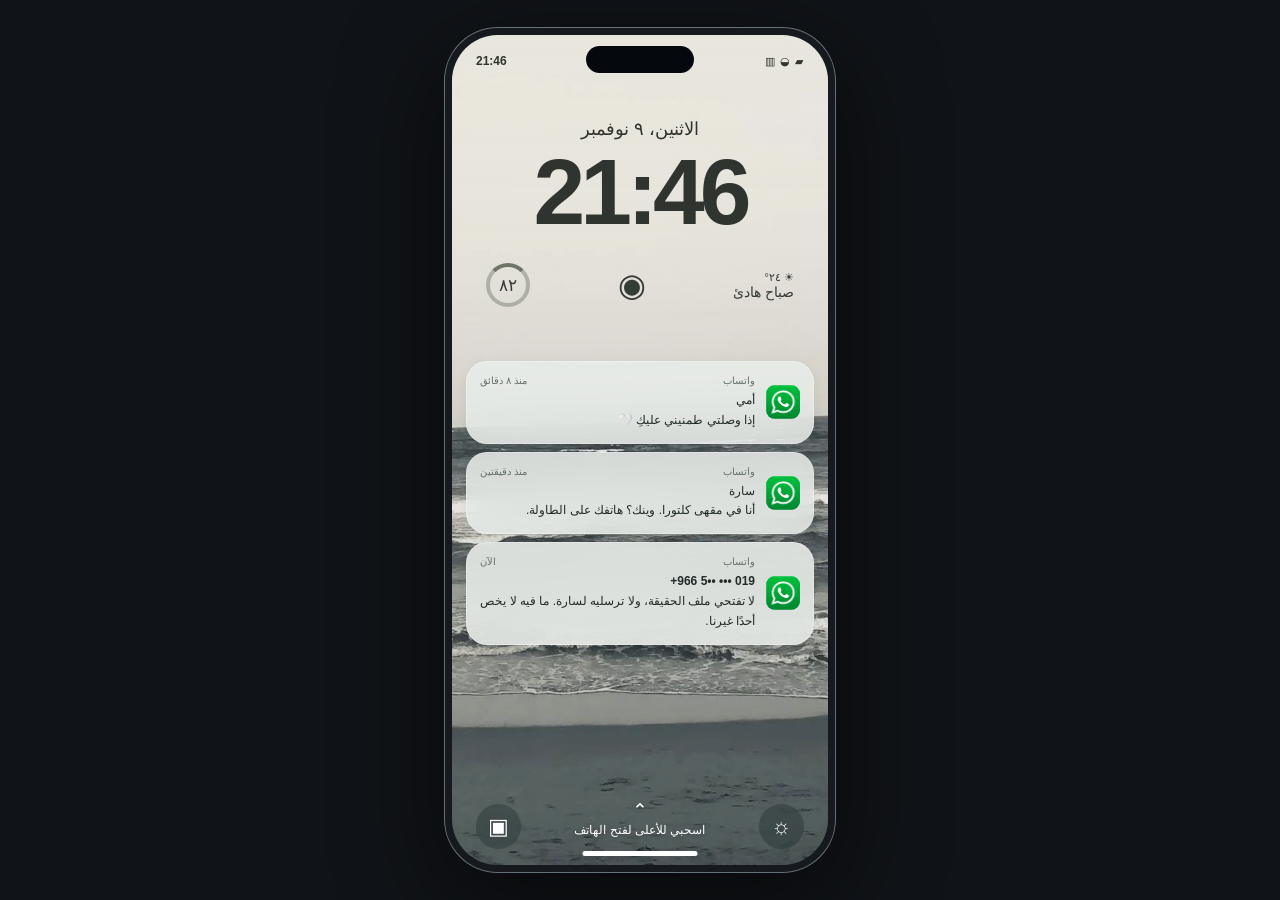
==== index.html @ 7b9221f2 "Add visible phone and music dock icons" ====
<!DOCTYPE html>
<html lang="ar" dir="rtl"><head><meta charset="UTF-8"><meta name="viewport" content="width=device-width,initial-scale=1,viewport-fit=cover"><meta name="theme-color" content="#101c29"><title>آخر إشارة — الأمانة</title><style>
*{box-sizing:border-box} :root{font-family:Tahoma,Arial,sans-serif;color:#eff5fa;background:#0b1119;font-synthesis:none}body{margin:0;min-height:100dvh;background:radial-gradient(ellipse at 20% 10%,#183444 0,transparent 50%),radial-gradient(ellipse at 90% 90%,#2c2436 0,transparent 50%),#0b1119}button,input,textarea{font:inherit}button{cursor:pointer;color:inherit;border:0}button:focus-visible,input:focus-visible,textarea:focus-visible{outline:3px solid #68e3cd;outline-offset:4px}button{touch-action:manipulation} .layout{min-height:100dvh;max-width:1120px;margin:auto;display:flex;align-items:center;justify-content:center;gap:100px;padding:32px}.intro{width:340px}.eyebrow{letter-spacing:3px;color:#75d6c7;font-size:11px}h1{font-size:65px;line-height:1.2;margin:22px 0} .intro p{color:#a7b6c5;line-height:2;font-size:15px}.rule{border-top:1px solid #30404e;padding-top:24px;margin-top:30px}.meta{display:flex;gap:24px;font-size:12px;color:#b9c7d1}.meta b{display:block;color:#f6f8fa;margin-bottom:8px}.phone{width:390px;height:804px;border:8px solid #242c34;box-shadow:0 0 0 2px #59626b,0 35px 90px #0009;border-radius:55px;position:relative;overflow:hidden;background:#102d3a;flex-shrink:0}.screen{height:100%;display:flex;flex-direction:column;background:radial-gradient(ellipse at 0% 90%,#cb9a8a55,transparent 60%),radial-gradient(ellipse at 90% 20%,#4b8d9e,transparent 55%),linear-gradient(160deg,#112f46,#144154 55%,#17283d);position:relative}.status{height:52px;flex-shrink:0;display:flex;justify-content:space-between;align-items:center;padding:0 25px;direction:ltr;font-size:12px;font-weight:bold;position:relative;z-index:3}.island{position:absolute;left:50%;transform:translateX(-50%);top:10px;background:#05090e;width:110px;height:29px;border-radius:30px}.signal{font-size:11px;letter-spacing:1px}.home{padding:20px;overflow:auto;flex:1}.date{font-size:12px;color:#d2e6ed;margin:0 0 8px}.greeting{font-size:27px;margin:0 0 23px;font-weight:500}.widget{background:#13263288;border:1px solid #ffffff20;border-radius:24px;padding:18px;backdrop-filter:blur(16px);margin-bottom:28px}.widget .small{font-size:11px;color:#a8c9d3}.widget h3{font-size:18px;margin:12px 0 8px}.widget p{line-height:1.8;font-size:12px;color:#c3d4dc;margin:0}.bar{height:4px;background:#ffffff18;border-radius:10px;margin:16px 0 8px;overflow:hidden}.bar i{display:block;height:100%;background:#8ce1cc;transition:width .4s}.appgrid{display:grid;grid-template-columns:repeat(3,1fr);gap:25px 10px;direction:rtl}.app{background:transparent;display:flex;flex-direction:column;align-items:center;gap:8px;font-size:11px;position:relative}.icon{width:62px;height:62px;border-radius:17px;display:grid;place-items:center;box-shadow:0 5px 12px #0002;font-size:29px}.green{background:linear-gradient(#65de7d,#16aa4d)}.yellow{background:linear-gradient(#ffe396 25%,#fff1c8 25%);color:#8d6816}.photos{background:#fff;color:#db746f}.red{background:#f9fbfc;color:#ed5a5a}.black{background:linear-gradient(#48515a,#111923)}.blue{background:linear-gradient(#72b8ef,#2073ca)}.purple{background:linear-gradient(#ac98ef,#6a59bb)}.gray{background:linear-gradient(#afbdc9,#627482)}.dot{position:absolute;top:-2px;left:22px;width:9px;height:9px;border-radius:50%;background:#fb776c;border:2px solid #214657}.dock{margin:15px 17px 4px;padding:12px;background:#ffffff18;display:flex;justify-content:space-around;border-radius:26px}.dock button{background:transparent;font-size:22px}.homebar{height:24px;flex-shrink:0;display:grid;place-items:center;background:transparent;width:100%}.homebar:after{content:"";width:115px;height:5px;background:#eaf0f7;border-radius:8px}.appview{position:absolute;inset:52px 0 24px;background:#f3f4f6;color:#1e2e3b;display:none;flex-direction:column;z-index:2}.appview.active{display:flex}.nav{padding:14px 17px;display:flex;align-items:center;gap:10px;border-bottom:1px solid #dce1e6;background:#fbfcfdee}.nav button{background:transparent;color:#217cc1;font-size:13px;padding:7px 0}.nav b{flex:1;font-size:15px}.content{overflow:auto;flex:1;padding:20px;line-height:1.8;font-size:13px}.sub{font-size:11px;color:#7c8a96}.card{background:#fff;border-radius:18px;padding:18px;margin:12px 0;border:1px solid #e5e8eb}.card h3{margin:0 0 8px;font-size:17px}.card p{margin:8px 0}.bubble{border-radius:19px 19px 4px 19px;background:#e2e7ec;padding:13px 16px;margin:12px 0;max-width:93%}.bubble.me{background:#d5efe9;margin-right:auto;border-radius:19px 19px 19px 4px}.btn{background:#2179b5;color:#fff;border-radius:12px;padding:12px 16px;min-height:44px;width:100%;font-size:13px;margin-top:10px}.btn.secondary{background:#e5edf3;color:#24536e}.btn.danger{background:#bc3f4a}.field{width:100%;border:1px solid #cad4dc;background:#fff;padding:13px;border-radius:12px;margin:8px 0;color:#172b3b;min-height:46px}.pin{direction:ltr;text-align:center;letter-spacing:5px;font-size:22px}.error{color:#b73741;font-size:12px;min-height:22px}.badge{display:inline-block;background:#e1f2ec;color:#277763;padding:3px 9px;border-radius:6px;font-size:10px}.paper{background:#fff4cc;padding:20px;border-radius:7px;line-height:2.1;box-shadow:0 3px 8px #1524300d}.receipt{font-family:monospace;background:#fffdf3;border:1px dashed #a7a18a;padding:20px;transform:rotate(-2deg);text-align:center;color:#4d493c;margin:15px 12px}.receipt b{font-size:31px}.photoart{width:100%;border-radius:16px;display:block}.month{display:grid;grid-template-columns:repeat(7,1fr);gap:5px;direction:ltr;text-align:center}.month span,.month button{padding:6px 0;border-radius:8px;background:transparent;color:#4a5c69;font-size:12px}.month .event{background:#e5525b;color:#fff}.mapgrid{display:grid;grid-template-columns:26px repeat(4,1fr);gap:5px;direction:ltr;align-items:center;text-align:center;margin:20px 0}.mapgrid button{height:55px;background:#dce8df;border:1px solid #b9cfc0;border-radius:9px;color:#42634e;font-size:20px}.mapgrid button:nth-child(3n){background:#d3e6ef;border-color:#a5c5d9}.mapgrid span{font-size:11px;color:#6d7d89}.wave{display:flex;align-items:center;justify-content:center;gap:4px;height:80px;direction:ltr}.wave i{width:4px;background:#c55359;border-radius:5px}.folder{font-size:45px;color:#3c91cf;text-align:center;margin:15px}.slots{display:grid;grid-template-columns:repeat(4,1fr);gap:6px;direction:ltr}.slot{background:#e8eff4;padding:10px 3px;text-align:center;border-radius:10px;font-size:10px}.slot b{display:block;font-size:21px;letter-spacing:2px;color:#224a62}.hint{border-right:3px solid #bb9850;padding:10px 14px;background:#fff5da;margin:12px 0}.success{background:#142e37;color:#e6f2f0;border:0}.success h2{font-size:28px;color:#96e3cb}.success p{line-height:2}.lock{position:absolute;inset:52px 0 24px;z-index:4;background:linear-gradient(#102d3a35,#142535b8);display:flex;flex-direction:column;align-items:center;padding:45px 24px;text-align:center;backdrop-filter:blur(12px)}.locktime{font-size:72px;font-weight:300;direction:ltr;margin-top:0;letter-spacing:-4px}.notification{margin-top:70px;background:#ddeaf0d9;color:#203848;border-radius:23px;padding:16px;text-align:right;width:100%;font-size:12px;line-height:1.8}.notification b{display:block;margin-bottom:5px}.lock .btn{margin-top:auto;background:#d7e9e524;color:#fff;border:1px solid #ffffff40}.toast{position:absolute;bottom:45px;left:15px;right:15px;z-index:10;background:#142c3f;color:#fff;padding:12px;border-radius:13px;text-align:center;font-size:12px;box-shadow:0 5px 20px #0003;display:none}.tiny{font-size:10px;color:#728596}.asidefoot{margin-top:30px;font-size:11px!important;color:#68808f!important}textarea{resize:vertical;min-height:100px;line-height:1.8}@media(max-width:820px){.layout{gap:35px;padding:25px}.intro{width:260px}h1{font-size:48px}}@media(max-width:650px){.layout{padding:0;display:block}.intro{display:none}.phone{width:100%;height:100dvh;border:0;border-radius:0;box-shadow:none}.screen{padding-top:env(safe-area-inset-top)}.status{height:52px}.appview,.lock{top:calc(52px + env(safe-area-inset-top));bottom:calc(24px + env(safe-area-inset-bottom))}.homebar{height:calc(24px + env(safe-area-inset-bottom));padding-bottom:env(safe-area-inset-bottom)}.home{padding:26px}.appgrid{gap:28px 15px}.widget{margin-bottom:35px}.dock{margin-top:auto}.icon{width:65px;height:65px}.island{width:100px}}@media(prefers-reduced-motion:reduce){*{transition:none!important}}

/* Phone-first interface */
:root{font-family:-apple-system,BlinkMacSystemFont,"Segoe UI",Tahoma,sans-serif}body{background:#101317}.layout{padding:24px;min-height:100dvh;gap:0}.intro{display:none}.phone{width:390px;height:844px;border:7px solid #16191d;border-radius:53px;box-shadow:0 0 0 1px #657078,0 30px 100px #0008}.screen{background:linear-gradient(#eff3ee25,#0d243a18),url("[data-uri]") center/cover}.status{z-index:7;color:#2b302d;height:52px;padding:0 24px}.island{width:108px;height:27px;top:11px}.home{padding:24px 19px 0;overflow:auto;scrollbar-width:none}.date,.greeting,.widget{display:none}.appgrid{grid-template-columns:repeat(4,minmax(0,1fr));gap:23px 9px;direction:ltr}.app{color:#fff;text-shadow:0 1px 4px #000b;font-size:10px;gap:7px;min-width:0;padding:0}.icon{width:59px;height:59px;border-radius:14px;box-shadow:0 3px 6px #0002;text-shadow:none;overflow:hidden;background:#fff}.icon svg{width:100%;height:100%;display:block}.dot{top:-4px;left:auto;right:2px;border:0;width:18px;height:18px;background:#ef4a50;color:#fff;display:grid;place-items:center;font-size:10px;font-style:normal;box-shadow:0 1px 4px #0002}.pages{display:flex;gap:8px;justify-content:center;align-items:center;padding:25px 0 8px}.pages i{width:6px;height:6px;background:#ffffff70;border-radius:50%}.pages i:first-child{background:white}.searchpill{background:#22312b35;border-radius:20px;font-size:11px;color:white;padding:7px 15px;display:block;margin:3px auto 15px;backdrop-filter:blur(12px)}.dock{flex-shrink:0;margin:8px 12px 3px;padding:13px 9px;background:#d8e0dd65;backdrop-filter:blur(25px);border:1px solid #ffffff28;border-radius:29px;direction:ltr}.dock button{padding:0;display:block;font-size:inherit}.dock .icon{width:59px;height:59px;border-radius:15px}.homebar{position:relative;z-index:5}.homebar:after{background:white}.lock{inset:0!important;z-index:6;background:linear-gradient(#e5e8db13,#1a272700);backdrop-filter:none;padding:78px 14px 0;touch-action:none;overscroll-behavior:contain;transition:transform .38s cubic-bezier(.22,.8,.26,1),opacity .3s;will-change:transform;user-select:none;color:#30342f}.lock .lockdate{font-size:18px;font-weight:600;margin-top:5px}.locktime{font-size:93px;font-weight:650;line-height:1.13;letter-spacing:-5px;margin:0 0 18px;font-variant-numeric:tabular-nums}.lockwidgets{width:100%;display:flex;align-items:center;justify-content:space-between;padding:0 20px;font-size:11px;color:#353b35}.lockwidgets b{font-size:14px}.roundwidget{width:44px;height:44px;border:4px solid #3a44344d;border-top-color:#3a4434b0;border-radius:50%;display:grid;place-items:center;font-size:17px;font-weight:650}.notifications{width:100%;display:flex;flex-direction:column;gap:8px;margin-top:54px}.notification{margin:0;padding:12px 13px;background:#e9eeead9;border:1px solid #ffffff45;border-radius:21px;backdrop-filter:blur(22px);box-shadow:0 3px 12px #0001;font-size:12px;line-height:1.65;color:#222c29;display:grid;grid-template-columns:35px 1fr;gap:10px;direction:rtl;text-align:right}.notification .miniicon{width:34px;height:34px;border-radius:9px;align-self:center;overflow:hidden;display:block}.miniicon svg{width:100%;height:100%}.notification b{margin:0;font-size:12px;display:block}.notop{display:flex;align-items:center;justify-content:space-between;color:#65716a;font-size:10px;line-height:1.4;margin-bottom:3px}.notification.mystery{background:#e4e9e5eb}.lockbottom{margin-top:auto;width:100%;padding:16px 10px 0;position:relative;color:#fff;display:flex;align-items:center;justify-content:space-between}.quick{background:#18252350;backdrop-filter:blur(15px);width:45px;height:45px;border-radius:50%;display:grid;place-items:center;font-size:22px}.swipebutton{position:relative;background:transparent;color:#fff;padding:12px 5px 25px;min-width:180px;line-height:1.7;font-size:12px;text-shadow:0 1px 5px #0005}.swipebutton:after{content:"";position:absolute;bottom:9px;left:50%;transform:translateX(-50%);height:5px;width:115px;border-radius:5px;background:#fff}.swipebutton span{display:block;font-size:19px;line-height:1}.locked .home,.locked .dock,.locked>.homebar{visibility:hidden}.appview{z-index:4}.settingsrow{display:flex;justify-content:space-between;padding:14px 0;border-bottom:1px solid #e1e6ea}.chathead{background:#e4f0eb;padding:13px;border-radius:16px;display:flex;align-items:center;gap:12px}.avatar{width:42px;height:42px;background:#bddbcf;color:#385c4a;display:grid;place-items:center;border-radius:50%;font-size:21px}.chatnotice{background:#fff0da;padding:14px;border-radius:14px;margin:12px 0;font-size:12px;line-height:1.9}.gallerycard{width:100%;border-radius:13px;margin:8px 0}.locked .status{color:#30362e}.quick svg{width:23px;height:23px}
@media(min-width:651px) and (max-height:890px){.layout{padding:16px}.phone{height:calc(100dvh - 32px);min-height:690px}.appgrid{gap:17px 9px}.home{padding-top:18px}.notifications{margin-top:32px}.lock{padding-top:69px}}
@media(max-width:650px){.layout{padding:0}.phone{width:100%;height:100dvh;min-height:0;border:0;box-shadow:none;border-radius:0}.screen{padding-top:env(safe-area-inset-top)}.status{height:52px}.home{padding:24px 23px 0}.appgrid{gap:25px 10px}.icon,.dock .icon{width:clamp(52px,15.2vw,66px);height:clamp(52px,15.2vw,66px)}.app{font-size:11px}.lock{padding-top:calc(78px + env(safe-area-inset-top));padding-bottom:env(safe-area-inset-bottom)}.dock{margin-top:8px;margin-bottom:3px}.appview{top:calc(52px + env(safe-area-inset-top));bottom:calc(24px + env(safe-area-inset-bottom))}}@media(max-height:740px){.appgrid{gap:14px 8px}.home{padding-top:16px}.lock{padding-top:60px}.locktime{font-size:78px;margin-bottom:7px}.notifications{margin-top:24px}.notification{padding:9px 12px}.pages{padding:12px 0 6px}}


.photo-library-head{display:flex;align-items:center;justify-content:space-between;margin-bottom:12px}.photo-library-head h2{margin:0;font-size:28px}.photo-library-head span{font-size:12px;color:#788894}.photo-filters{display:flex;gap:8px;margin:14px 0 20px}.photo-filters button{padding:8px 15px;background:#e5ebef;border-radius:20px;color:#28526c;font-size:12px}.photo-filters button:first-child{background:#267abb;color:#fff}.photo-grid{display:grid;grid-template-columns:repeat(3,minmax(0,1fr));gap:3px;direction:ltr}.photo-thumb{padding:0;background:#e5e9ed;position:relative;aspect-ratio:1;overflow:hidden;border-radius:3px}.photo-thumb img{width:100%;height:100%;display:block;object-fit:cover}.photo-thumb:focus-visible{outline-offset:-4px}.photo-library-footer{text-align:center;font-size:12px;color:#81919a;padding:20px 0}.viewer-top{display:flex;align-items:center;justify-content:space-between;gap:8px;margin-bottom:13px}.viewer-top button{background:transparent;color:#287eb7;padding:8px 3px;font-size:12px}.viewer-top span{font-size:11px;color:#647a89}.photo-stage{background:#11171d;border-radius:12px;overflow:auto;max-height:63dvh;min-height:240px;display:flex;align-items:center;justify-content:center;touch-action:pan-y pinch-zoom;overscroll-behavior:contain}.photo-stage img{display:block;width:100%;max-height:63dvh;object-fit:contain;flex-shrink:0}.photo-stage.zoomed{display:block;touch-action:pan-x pan-y pinch-zoom}.photo-stage.zoomed img{width:200%;max-width:none;max-height:none;object-fit:initial}.viewer-caption{font-size:15px;text-align:center;margin:13px 0 5px}.photo-controls{display:flex;align-items:center;gap:8px;margin:14px 0;direction:rtl}.photo-controls button{flex:1;background:#e6edf3;color:#245677;padding:12px 5px;border-radius:12px;font-size:12px;min-height:44px}.photo-controls button:disabled{opacity:.35;cursor:default}.viewer-help{font-size:10px;line-height:1.8;text-align:center;color:#778c99}.content.gallery-content{padding:17px 10px}.content.gallery-content .receipt{margin:15px 18px}
/* App interiors */
.appview{--accent:#007aff;background:#f2f2f7;color:#151517;overflow:hidden}.appview .nav{background:#f9f9fbd9;border-bottom:1px solid #dddde2;min-height:48px;padding:6px 16px;backdrop-filter:blur(24px)}.nav button{color:var(--accent);min-width:64px;text-align:right}.nav b{text-align:center;font-size:15px;font-weight:600}.nav #appSymbol{width:38px;text-align:left}.content{padding:0;line-height:1.65;position:relative;overscroll-behavior:contain}.appbody{padding:13px 17px 24px;min-height:100%}.appbody h2.large{font-size:31px;line-height:1.3;letter-spacing:-1px;margin:8px 0 16px;font-weight:750}.iossearch{background:#e5e5eb;border:0;border-radius:11px;padding:10px 12px;width:100%;color:#32323a;font-size:14px;margin:0 0 16px}.iosgroup{border-radius:12px;background:#fff;overflow:hidden;margin:10px 0 22px}.iosrow{background:white;display:flex;align-items:center;gap:12px;width:100%;padding:14px;text-align:right;color:#17171a;min-height:62px;border-bottom:1px solid #ececf1;line-height:1.5}.iosrow:last-child{border-bottom:0}.rowtext{flex:1;min-width:0}.rowtext b{display:block;font-size:14px;font-weight:600}.rowtext small{display:block;font-size:11px;color:#8b8b94;margin-top:3px}.chev{color:#bebec6;font-size:22px}.sectionlabel{font-size:11px;color:#7f7f89;margin:15px 12px 5px}.appfooter{border-top:1px solid #d7d7dd;background:#fafafbe8;backdrop-filter:blur(18px);padding:9px 5px 7px;display:flex;align-items:center;justify-content:space-around;flex-shrink:0;min-height:53px;color:#8d8d96}.appfooter button{background:transparent;color:inherit;min-width:52px;font-size:10px}.appfooter button b{display:block;font-size:20px;line-height:1.2;margin-bottom:3px;font-weight:400}.appfooter button.selected{color:var(--accent)}.appview .btn{background:var(--accent);border-radius:12px}.appview .btn.secondary{background:#e9e9ef;color:var(--accent)}.appview .field{border:0;background:#e9e9ef;border-radius:11px}.appview .card{border:0;border-radius:13px;box-shadow:none}.appview[data-app=notes]{--accent:#b78a17;background:#fffdf5}.appview[data-app=notes] .appbody{background:#f9f7ee}.note-document{padding:12px 4px;line-height:2.1;font-size:15px;color:#242322}.note-document h2{font-size:25px;line-height:1.5;margin:12px 0 24px}.notetime{text-align:center;font-size:10px;color:#999380}.note-document blockquote{margin:25px 0;border-right:2px solid #d6b557;padding-right:17px}.acrostic p{margin:4px 0}.acrostic p:first-letter{font-weight:600}.note-divider{height:1px;background:#e7dfcd;margin:24px 0}.reminder-summary{display:grid;grid-template-columns:1fr 1fr;gap:12px}.reminder-summary div{background:white;border-radius:13px;padding:14px;color:#777;font-size:12px}.reminder-summary strong{float:left;font-size:24px;color:#111}.reminder-summary i{display:block;width:30px;height:30px;border-radius:50%;background:#007aff;color:white;text-align:center;font-size:18px;font-style:normal;margin-bottom:7px}.reminder-row{align-items:flex-start}.circle-check{width:21px;height:21px;border:1.5px solid #c8c8cf;border-radius:50%;margin-top:2px;flex-shrink:0}.circle-check.done{background:#007aff;border:0;color:#fff;text-align:center}.reminder-detail h2{color:#157ce2;font-size:27px}.oldtime{text-decoration:line-through;color:#909099}.wa-avatar{width:45px;height:45px;border-radius:50%;background:#e3e9e5;display:grid;place-items:center;font-size:20px;color:#738579;flex-shrink:0}.wa-avatar.sara{background:#e5dfef;color:#8965a8}.wa-avatar.unknown{background:#dfe3e6;color:#79828a}.appview[data-app=messages]{--accent:#168b60;background:#fff}.chatlist .iosrow{padding:13px 0}.chat-time{font-size:10px;color:#8d9791;align-self:flex-start;direction:ltr}.chat-preview{white-space:nowrap;overflow:hidden;text-overflow:ellipsis;max-width:230px}.chat-unread{background:#27c16c;color:white;border-radius:15px;padding:1px 6px;font-size:10px;float:left}.wa-conversation{padding:15px 12px 20px;background-color:#e9e3d8;background-image:radial-gradient(#b4a78e22 1px,transparent 1px);background-size:18px 18px;min-height:100%}.daychip{display:table;margin:5px auto 16px;padding:4px 12px;border-radius:7px;background:#f4f4f0e6;box-shadow:0 1px 2px #0001;font-size:10px;color:#66736e}.wa-bubble{background:white;box-shadow:0 1px 2px #0001;border-radius:9px 9px 2px 9px;max-width:89%;padding:9px 11px;margin:8px 0;line-height:1.85;font-size:13px;color:#192b25}.wa-bubble.out{background:#d9fdd3;margin-right:auto;border-radius:9px 9px 9px 2px}.wa-bubble time{display:block;text-align:left;direction:ltr;font-size:9px;color:#71837a;margin-top:2px}.wa-bubble.out time:after{content:' ✓✓';color:#65aabd}.compose{display:flex;align-items:center;gap:10px;width:100%;padding:0 10px;color:#74867d;font-size:21px}.compose span{background:white;border:1px solid #e3e8e4;border-radius:22px;padding:8px 15px;flex:1;font-size:12px;color:#a1aaa5}.appview[data-app=photos]{background:#fff}.photo-grid{gap:2px}.photo-thumb{border-radius:0}.photo-stage{border-radius:0;max-height:64dvh}.photo-stage img{max-height:64dvh}.phototop{padding:4px 0 8px}.photo-controls button{background:#f0f1f4}.gallery-content{padding:0!important}.file-grid{display:grid;grid-template-columns:repeat(3,1fr);gap:15px;margin-top:22px;text-align:center}.file-tile{background:transparent;color:#222;padding:4px 0;font-size:11px;line-height:1.6}.file-tile .doc{display:grid;place-items:center;width:61px;height:80px;background:white;margin:0 auto 9px;border-radius:5px 14px 5px 5px;box-shadow:0 2px 6px #0001;border:1px solid #e2e4e8;color:#d95656;font-size:28px}.file-tile .fold{display:block;font-size:57px;line-height:80px;color:#42a8ed}.file-tile small{display:block;color:#999;font-size:9px}.filelock{text-align:center;margin-top:22px}.filelock h2{font-size:22px}.lockglyph{font-size:42px;color:#788ca2}.file-riddle{text-align:right;line-height:2;background:white;border-radius:13px;padding:17px;margin:20px 0}.passworddots{letter-spacing:4px;font-size:20px}.pdf-sheet{background:#fff;padding:25px 18px;color:#262c32;margin:0 0 16px;box-shadow:0 2px 8px #0001;line-height:2;font-size:13px}.pdf-sheet h2{font-size:23px;margin:10px 0 20px}.pdf-sheet h3{font-size:16px;color:#355568}.pdf-sheet .docbrand{font-size:9px;letter-spacing:1px;color:#8a969e;border-bottom:1px solid #dbe2e7;padding-bottom:12px}.pdf-sheet table{border-collapse:collapse;width:100%;font-size:11px;line-height:1.8;margin:15px 0}.pdf-sheet th,.pdf-sheet td{padding:9px 5px;border:1px solid #dde3e9;text-align:right}.pdf-sheet th{background:#f0f4f7}.pdf-page-number{text-align:center;font-size:10px;color:#9ca6af;margin-top:25px}.verdict{padding:15px;border-radius:12px;background:#dceee5;color:#2f7551;font-size:12px;text-align:center}.appview[data-app=camera],.appview[data-app=clock],.appview[data-app=wallet],.appview[data-app=voice]{background:#08090b;color:#fff}.appview[data-app=camera] .nav,.appview[data-app=clock] .nav,.appview[data-app=wallet] .nav,.appview[data-app=voice] .nav{background:#151519;color:#fff;border-color:#2b2b30}.appview[data-app=camera] .card,.appview[data-app=clock] .card,.appview[data-app=voice] .card{background:#202024;color:white}.screen.dark-app .status{color:#fff}.screen.app-open>.homebar:after{background:#121212}.screen.dark-app>.homebar:after{background:white}.screen.locked>.status{color:#30362e}.bubble,.card{overflow-wrap:anywhere}.ioscaption{font-size:11px;color:#92929b;line-height:1.8;margin:10px 6px}.mini-app-icon{width:30px;height:30px;border-radius:7px;overflow:hidden;flex-shrink:0}.mini-app-icon svg{width:100%;height:100%}.mailitem{padding:16px 0;border-bottom:1px solid #e4e4e8;background:transparent;text-align:right;display:block;width:100%;color:#25252b}.mailitem b{font-size:15px}.mailitem p{margin:3px 0;font-size:12px}.mailitem small{color:#999}.health-tile{background:white;border-radius:14px;padding:16px;margin:13px 0}.health-tile h3{color:#ee4767;font-size:13px}.health-number{font-size:35px;font-weight:700}.weather-bg{background:linear-gradient(#365d94,#8fb4d5);color:#fff;text-align:center;min-height:100%;padding:40px 17px}.settings-avatar{width:52px;height:52px;border-radius:50%;background:#c6c6ce;color:#fff;display:grid;place-items:center;font-size:25px}.mapboard{height:220px;background:repeating-linear-gradient(60deg,transparent 0 40px,#fff9 41px 51px,transparent 52px 80px),linear-gradient(120deg,#dbe7cf 0 60%,#b6d9e7 60%);border-radius:15px;display:grid;place-items:center;color:#53766a}.hint{font-size:12px}.appview .nav button{font-size:13px}.largealarm{font-size:49px;font-weight:250;direction:ltr}.disabled-call{background:#e6e6eb;border-radius:12px;padding:14px;text-align:center;color:#86868c;font-size:12px}.home .appgrid .app{font-family:-apple-system,BlinkMacSystemFont,"Segoe UI",Tahoma,sans-serif}.photo-library-footer{padding-bottom:8px}@media print{body{background:white}.layout,.phone,.screen,.appview,.content{display:block!important;position:static!important;width:auto!important;height:auto!important;max-width:none!important;overflow:visible!important;border:0!important;box-shadow:none!important;background:white!important;padding:0!important;margin:0!important}.intro,.status,.home,.dock,.homebar,.lock,.nav,.appfooter,.toast,.no-print{display:none!important}.appbody{padding:0}.pdf-sheet{break-after:page;box-shadow:none;font-size:14px}}


.ending-panel{margin:28px 0 10px;padding:22px 18px;background:#f3eee5;border:1px solid #e6ddce;border-radius:15px;color:#403b34;line-height:1.9}.ending-panel h2{font-size:22px;line-height:1.6;margin:9px 0 16px}.ending-panel p{font-size:13px}.ending-eyebrow{font-size:10px;color:#9a8059;letter-spacing:1px}.ending-options{display:grid;gap:10px;margin:20px 0}.ending-option{background:#fffdf9;color:#584c3a;border:1px solid #e1d6c4;padding:16px;border-radius:12px;font-size:14px;display:flex;align-items:center;justify-content:space-between;text-align:right;min-height:50px}.ending-option:hover{background:#ece5d8}.ending-option span{color:#b19c7a;font-size:20px}.chosen-ending{background:#fffdf9;border-radius:12px;padding:17px;margin:18px 0;border-right:3px solid #b09a74}.chosen-ending small{font-size:10px;color:#99805b}.chosen-ending h3{font-size:18px;margin:8px 0}.ending-panel .ending-footnote{font-size:10px;color:#9a9185;margin:16px 0 0}
</style></head><body><main class="layout"><section class="phone" aria-label="هاتف اللعبة"><div class="screen locked" id="screen"><div class="status"><span>21:46</span><div class="island"></div><span class="signal">▥ ◒ ▰</span></div><div class="home"><div class="appgrid" id="apps"></div><div class="pages" aria-hidden="true"><i></i></div><button class="searchpill" onclick="openApp('search')">⌕ بحث</button></div><div class="dock" id="dock"></div><button class="homebar" onclick="goHome()" aria-label="العودة للشاشة الرئيسية"></button><section class="appview" id="appview" aria-label="التطبيق المفتوح"><header class="nav"><button id="appBack" onclick="backApp()">‹ الرئيسية</button><b id="appTitle"></b><span id="appSymbol"></span></header><div class="content" id="content"></div><footer class="appfooter" id="appFooter"></footer></section><section class="lock" id="lock" aria-label="شاشة القفل؛ اسحبي للأعلى لفتح الهاتف"><div class="lockdate">الاثنين، ٩ نوفمبر</div><div class="locktime">21:46</div><div class="lockwidgets"><div style="text-align:right">☀ ٢٤°<br><b>صباح هادئ</b></div><div style="font-size:32px">◉</div><div class="roundwidget">٨٢</div></div><div class="notifications"><div class="notification"><span class="miniicon" data-wa></span><div><div class="notop"><span>واتساب</span><span>منذ ٨ دقائق</span></div><b>أمي</b>إذا وصلتي طمنيني عليكِ 🤍</div></div><div class="notification"><span class="miniicon" data-wa></span><div><div class="notop"><span>واتساب</span><span>منذ دقيقتين</span></div><b>سارة</b>أنا في المقهى. وينك؟ هاتفك على الطاولة.</div></div><div class="notification mystery"><span class="miniicon" data-wa></span><div><div class="notop"><span>واتساب</span><span>الآن</span></div><b dir="ltr" style="text-align:right">+966 5•• ••• 019</b>لا تفتحي ملف الحقيقة، ولا ترسليه لسارة. ما فيه لا يخص أحدًا غيرنا.</div></div></div><div class="lockbottom"><button class="quick" onclick="toast('البطارية ٨٢٪ · الهاتف في الوضع الصامت')" aria-label="حالة الهاتف">☼</button><button class="swipebutton" onclick="start()" aria-label="فتح الهاتف؛ اسحبي للأعلى أو اضغطي"><span>⌃</span>اسحبي للأعلى لفتح الهاتف</button><button class="quick" onclick="toast('اسحبي للأعلى أولًا لفتح التطبيقات')" aria-label="الكاميرا على شاشة القفل">▣</button></div></section><div class="toast" id="toast" role="status" aria-live="polite"></div></div></section></main>
<script>
'use strict';
const $=id=>document.getElementById(id),KEY='last-signal-amanah-v1';
let state={won:false,hints:0,done:[],favorites:[],ending:null};try{const data=JSON.parse(localStorage.getItem(KEY));if(data&&typeof data==='object')state={...state,...data}}catch{};delete state.memo;
let current='',detail=null,galleryIndex=null,galleryZoom=false,toastTimer,unlockTimer,photoTab='all';
const apps=[['facetime','فيس تايم','video','green'],['calendar','التقويم','calendar','red'],['photos','الصور','photos','photos'],['camera','الكاميرا','camera','gray'],['mail','البريد','mail','blue'],['clock','الساعة','clock','black'],['maps','الخرائط','map','blue'],['weather','الطقس','weather','blue'],['notes','الملاحظات','notes','yellow'],['reminders','التذكيرات','reminders','photos'],['voice','المذكرات الصوتية','voice','black'],['messages','واتساب','whatsapp','green'],['files','الملفات','folder','blue'],['books','الكتب','books','yellow'],['help','الإعدادات','settings','gray'],['wallet','المحفظة','wallet','black'],['health','صحتي','health','photos'],['podcasts','البودكاست','podcasts','purple'],['gmail','جيميل','gmail','photos'],['phone','الهاتف','phone','green'],['safari','سفاري','safari','blue'],['sms','الرسائل','sms','green'],['music','الموسيقى','music','red'],['search','البحث','search','gray']];
const providedIcons={"weather":{"src":"[data-uri]","view":"26 10 332 332","width":370,"height":360},"settings":{"src":"[data-uri]","view":"6 10 428 428","width":438,"height":448},"voice":{"src":"[data-uri]","view":"9 9 332 332","width":366,"height":352},"mail":{"src":"[data-uri]","view":"27 0 299 299","width":353,"height":299},"whatsapp":{"src":"[data-uri]","view":"50 22 284 284","width":382,"height":332},"podcasts":{"src":"[data-uri]","view":"13 1 195 195","width":216,"height":205},"books":{"src":"[data-uri]","view":"386 101 429 429","width":1200,"height":630}};
function icon(name){const asset=providedIcons[name];if(asset)return `<svg viewBox="${asset.view}" aria-hidden="true" focusable="false"><image width="${asset.width}" height="${asset.height}" href="${asset.src}"/></svg>`;const paths={wallet:'<rect width="64" height="64" rx="14" fill="#202326"/><rect x="10" y="14" width="44" height="31" rx="4" fill="#e7a35f"/><rect x="10" y="20" width="44" height="28" rx="4" fill="#78bba6"/><rect x="10" y="26" width="44" height="25" rx="4" fill="#78a9d7"/><path d="M7 32H57V48Q57 55 50 55H14Q7 55 7 48Z" fill="#303638"/><path d="M26 32Q32 42 38 32" fill="#202326"/>',health:'<rect width="64" height="64" rx="14" fill="white"/><path d="M32 50C25 44 11 35 11 24C11 12 26 10 32 21C38 10 53 12 53 24C53 35 39 44 32 50Z" fill="#f34870"/><path d="M17 31H25L29 23 34 39 39 29H47" fill="none" stroke="#fff" stroke-width="2"/>',podcasts:'<circle cx="32" cy="29" r="22" fill="none" stroke="white" stroke-width="3"/><circle cx="32" cy="29" r="14" fill="none" stroke="white" stroke-width="3"/><circle cx="32" cy="27" r="6" fill="white"/><path d="M24 39Q24 34 32 34Q40 34 40 39L37 55Q32 60 27 55Z" fill="white" stroke="#9270d3" stroke-width="2"/>',gmail:'<rect width="64" height="64" rx="14" fill="white"/><path d="M11 47V20L32 36 53 20V47" fill="none" stroke="#ea4335" stroke-width="8" stroke-linejoin="round"/><path d="M11 47V23" stroke="#4285f4" stroke-width="8"/><path d="M53 47V23" stroke="#34a853" stroke-width="8"/><path d="M11 23V18L19 24" fill="none" stroke="#c5221f" stroke-width="8"/><path d="M45 24L53 18V23" fill="none" stroke="#fbbc04" stroke-width="8"/>',video:'<rect x="11" y="21" width="28" height="23" rx="5" fill="white"/><path d="M42 26L55 20V45L42 39Z" fill="white"/>',calendar:'<rect width="64" height="64" rx="14" fill="#fff"/><text x="32" y="19" text-anchor="middle" fill="#ed4242" font-size="10" font-family="Arial" font-weight="bold">MON</text><text x="32" y="53" text-anchor="middle" fill="#111" font-size="35" font-family="Arial">9</text>',photos:'<rect width="64" height="64" rx="14" fill="white"/>'+Array.from({length:8},(_,i)=>`<ellipse cx="32" cy="20" rx="9" ry="15" transform="rotate(${i*45} 32 32)" fill="${['#ffb039','#f16942','#ee5793','#aa6bd2','#729dea','#65cadd','#6dc670','#d4d954'][i]}" opacity=".8"/>`).join(''),camera:'<rect x="9" y="18" width="46" height="33" rx="7" fill="#252629"/><path d="M22 18L26 12H39L43 18" fill="#252629"/><circle cx="32" cy="35" r="12" stroke="#9da1a6" stroke-width="3"/><circle cx="32" cy="35" r="8" fill="#111"/><circle cx="48" cy="24" r="2" fill="#e8d780"/>',mail:'<rect x="8" y="17" width="48" height="33" rx="3" fill="white"/><path d="M9 19L32 37 55 19M9 49L25 34M55 49L39 34" stroke="#269ce1" stroke-width="2"/>',clock:'<circle cx="32" cy="32" r="27" fill="white"/><g stroke="#1d242a" stroke-width="2"><path d="M32 7V12M32 52V57M7 32H12M52 32H57M32 32L23 17M32 32L48 37"/></g><path d="M32 32L31 9" stroke="#e85838" stroke-width="1.5"/><circle cx="32" cy="32" r="3" fill="#222"/>',map:'<rect width="64" height="64" fill="#cee2b0"/><path d="M0 11L64 43M12 0L35 64" stroke="white" stroke-width="10"/><path d="M0 49L64 22" stroke="#a7d5e9" stroke-width="14"/><circle cx="35" cy="35" r="19" fill="#328be3" stroke="white" stroke-width="3"/><path d="M35 20L25 47 35 41 45 47Z" fill="white"/>',weather:'<circle cx="41" cy="23" r="13" fill="#ffce37"/><path d="M13 45C0 42 4 26 18 28C23 14 43 19 45 30C61 28 63 46 48 47Z" fill="white"/>',notes:'<rect width="64" height="64" rx="14" fill="#fffef9"/><path d="M0 0H64V19H0" fill="#ffd64e"/><path d="M0 29H64M0 40H64M0 51H64" stroke="#cdd0d2"/>',reminders:'<rect width="64" height="64" rx="14" fill="white"/>'+[19,33,47].map((y,i)=>`<circle cx="15" cy="${y}" r="5" fill="none" stroke="${['#328bea','#ef943d','#e6cb39'][i]}" stroke-width="2"/><path d="M27 ${y}H53" stroke="#c0c4c6" stroke-width="2"/>`).join(''),voice:'<path d="M7 32H57" stroke="#6f7880"/>'+[14,25,40,24,12,32,48,27,18].map((h,i)=>`<rect x="${9+i*5}" y="${32-h/2}" width="3" height="${h}" rx="1" fill="${i===4?'#e95757':'white'}"/>`).join(''),whatsapp:'<path d="M15 49L18 40A21 21 0 1 1 26 51Z" fill="none" stroke="white" stroke-width="3"/><path d="M25 20C19 23 25 39 36 43C43 46 46 39 43 37L37 34 34 37C30 35 28 32 27 29L30 26 27 20Z" fill="white"/>',folder:'<rect width="64" height="64" rx="14" fill="white"/><path d="M8 19Q8 16 12 16H27L33 21H53Q57 21 57 25V48Q57 52 53 52H12Q8 52 8 48Z" fill="#258fe4"/><path d="M8 28H57V47Q57 52 52 52H13Q8 52 8 47Z" fill="#42a6f5"/>',books:'<path d="M7 17Q20 11 30 19V50Q18 43 7 48ZM34 19Q46 11 57 17V48Q44 43 34 50Z" fill="white"/>',settings:'<circle cx="32" cy="32" r="22" fill="none" stroke="#d4d7da" stroke-width="9" stroke-dasharray="4 3"/><circle cx="32" cy="32" r="13" fill="none" stroke="#3d454c" stroke-width="5"/><circle cx="32" cy="32" r="5" fill="#bcc4ca"/>',phone:'<path d="M19 12C9 16 17 40 33 50C43 56 51 51 52 45L41 38 36 43C29 39 25 34 23 28L28 24Z" fill="white"/>',safari:'<circle cx="32" cy="32" r="27" fill="#36a8ec" stroke="white" stroke-width="3"/><path d="M17 47L39 25 47 17 36 40Z" fill="white"/><path d="M25 39L47 17 36 40Z" fill="#ed5251"/>',sms:'<path d="M9 29C9 9 55 9 55 29C55 42 39 48 26 44L14 51 17 41Q9 37 9 29" fill="white"/>',music:'<path d="M28 19L49 14V42C49 51 35 52 35 45C35 39 43 38 45 39V24L32 27V47C32 56 18 57 18 50C18 44 25 43 28 44Z" fill="white"/>',search:'<circle cx="28" cy="28" r="15" fill="none" stroke="white" stroke-width="5"/><path d="M39 39L53 53" stroke="white" stroke-width="5"/>'};return '<svg viewBox="0 0 64 64" aria-hidden="true">'+(paths[name]||paths.folder)+'</svg>'}

const galleryPhotos=[{"title":"تنسيقات الشتاء","src":"[data-uri]"},{"title":"كاميرا وردية","src":"[data-uri]"},{"title":"من يومياتي","src":"[data-uri]"},{"title":"وصلت الطلبية","src":"[data-uri]"},{"title":"تفاصيل صغيرة","src":"[data-uri]"},{"title":"لحظة محفوظة","src":"[data-uri]"},{"title":"قهوة الصباح","src":"[data-uri]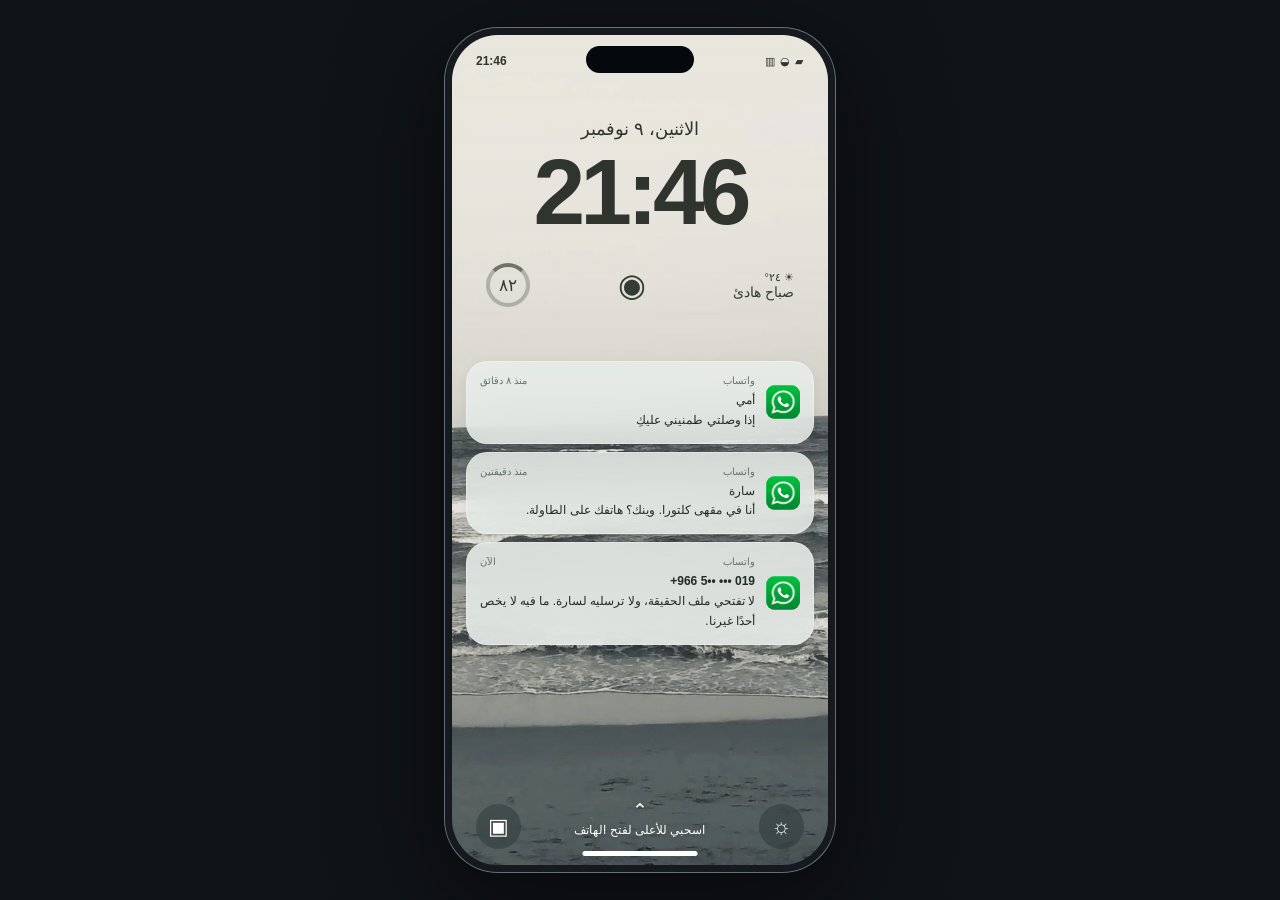
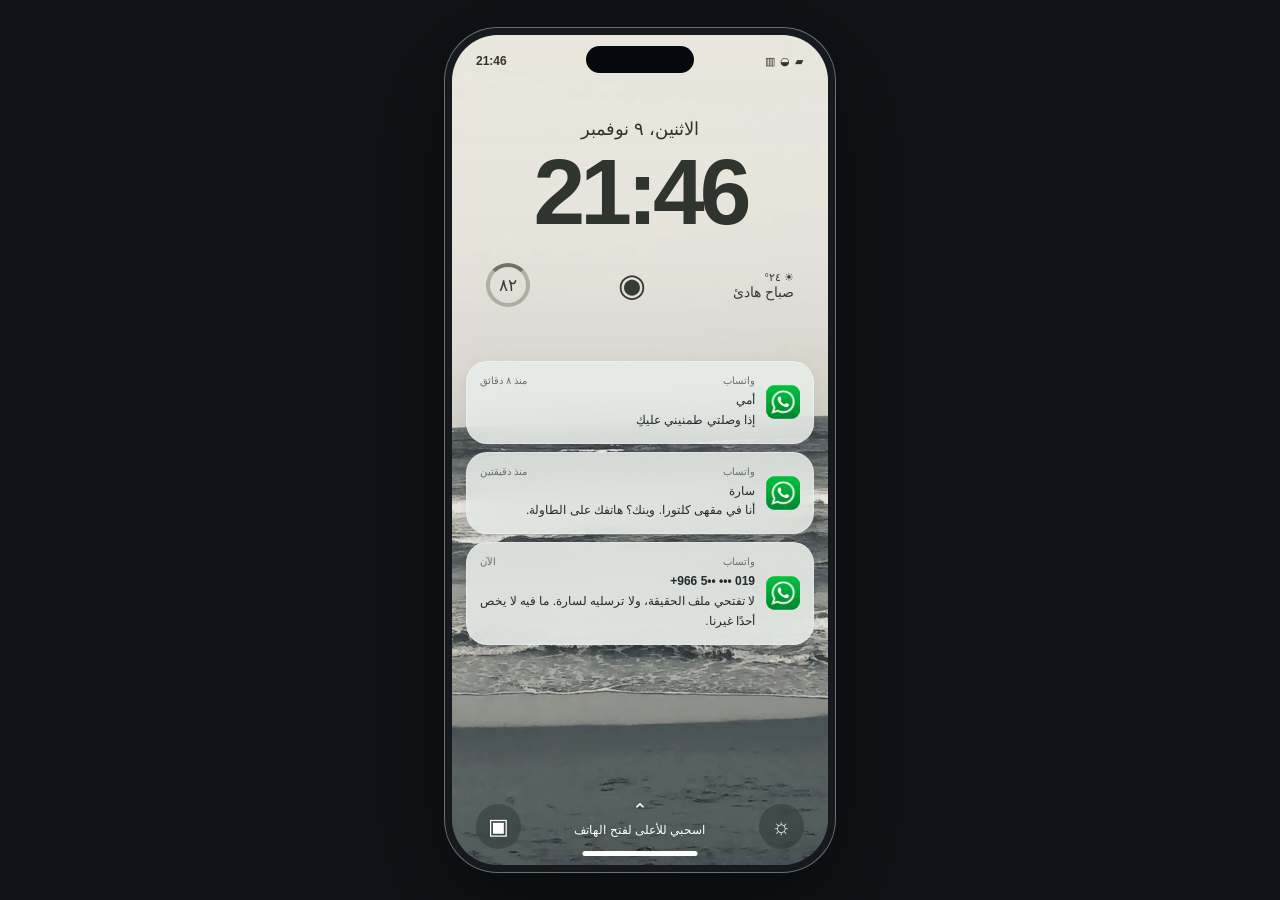
